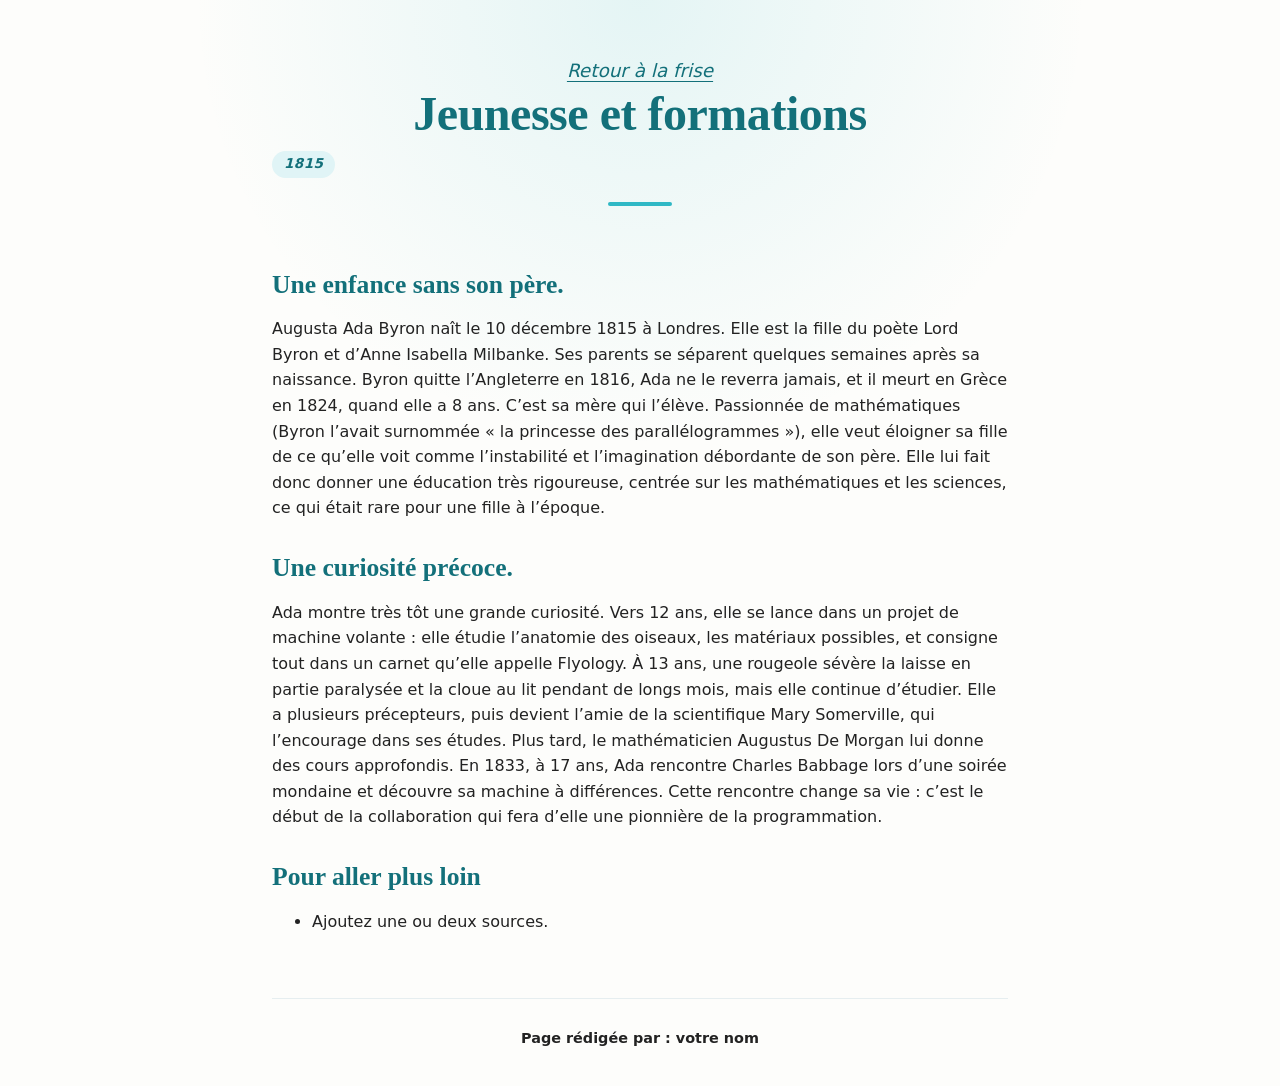
==== pages/jeunesse.html @ 14cb3379 "refactor(jeunesse): rename page jeunesse_formation to jeunesse" ====
<!DOCTYPE html>
<html lang="fr">
<head>
  <meta charset="utf-8">
  <meta name="viewport" content="width=device-width, initial-scale=1">
  <title>Jeunesse et formations</title>
  <link rel="stylesheet" href="../style.css">
</head>
<body>
  <header>
    <p><a href="../index.html">Retour à la frise</a></p>
    <h1>Jeunesse et formations</h1>
    <p class="annee">1815</p>
  </header>

  <main>
    <!--
      Page d'exemple : copiez ce fichier sous un nouveau nom (ex. pages/turing.html),
      puis remplacez le titre, l'année et le contenu. Gardez la même structure.
    -->
    <h2>Une enfance sans son père.</h2>
    <p>Augusta Ada Byron naît le 10 décembre 1815 à Londres. Elle est la fille du poète Lord Byron et d’Anne Isabella Milbanke. Ses parents se séparent quelques semaines après sa naissance. Byron quitte l’Angleterre en 1816, Ada ne le reverra jamais, et il meurt en Grèce en 1824, quand elle a 8 ans.
    C’est sa mère qui l’élève. Passionnée de mathématiques (Byron l’avait surnommée « la princesse des parallélogrammes »), elle veut éloigner sa fille de ce qu’elle voit comme l’instabilité et l’imagination débordante de son père. Elle lui fait donc donner une éducation très rigoureuse, centrée sur les mathématiques et les sciences, ce qui était rare pour une fille à l’époque.</p>

    <h2>Une curiosité précoce.</h2>
    <p>Ada montre très tôt une grande curiosité. Vers 12 ans, elle se lance dans un projet de machine volante : elle étudie l’anatomie des oiseaux, les matériaux possibles, et consigne tout dans un carnet qu’elle appelle Flyology. À 13 ans, une rougeole sévère la laisse en partie paralysée et la cloue au lit pendant de longs mois, mais elle continue d’étudier.
    Elle a plusieurs précepteurs, puis devient l’amie de la scientifique Mary Somerville, qui l’encourage dans ses études. Plus tard, le mathématicien Augustus De Morgan lui donne des cours approfondis. En 1833, à 17 ans, Ada rencontre Charles Babbage lors d’une soirée mondaine et découvre sa machine à différences. Cette rencontre change sa vie : c’est le début de la collaboration qui fera d’elle une pionnière de la programmation.</p>

    <h2>Pour aller plus loin</h2>
    <ul>
      <li>Ajoutez une ou deux sources.</li>
    </ul>
  </main>

  <footer>
    <p>Page rédigée par : votre nom</p>
  </footer>
</body>
</html>
---- style.css ----
:root {
  --couleur-texte: #222;
  --couleur-texte-doux: #5b6770;
  --couleur-fond: #fdfdfb;
  --couleur-accent: #2fb8c5;
  /* Version foncée de l'accent : lisible sur fond clair (contraste AA) */
  --couleur-accent-fonce: #13707a;
  --couleur-bordure: #e6eef0;
  --police-titres: Georgia, "Times New Roman", serif;
  --largeur-max: 48rem;
}

* {
  box-sizing: border-box;
}

body {
  margin: 0 auto;
  padding: 0 1rem;
  max-width: var(--largeur-max);
  min-height: 100vh;
  display: flex;
  flex-direction: column;
  font-family: system-ui, -apple-system, "Segoe UI", sans-serif;
  line-height: 1.6;
  color: var(--couleur-texte);
  background-color: var(--couleur-fond);
  background-image: radial-gradient(
    circle at top,
    color-mix(in srgb, var(--couleur-accent) 12%, transparent),
    transparent 28rem
  );
  background-repeat: no-repeat;
}

main {
  flex: 1;
}

/* ===== En-tête ===== */

header {
  padding: 3.5rem 0 2rem;
  text-align: center;
}

header::after {
  content: "";
  display: block;
  width: 4rem;
  height: 4px;
  margin: 1.5rem auto 0;
  border-radius: 2px;
  background-color: var(--couleur-accent);
}

h1,
h2 {
  font-family: var(--police-titres);
  font-weight: 700;
  line-height: 1.2;
  color: var(--couleur-accent-fonce);
}

h1 {
  margin: 0 0 0.5rem;
  font-size: clamp(2rem, 6vw, 3rem);
  letter-spacing: -0.01em;
  text-wrap: balance;
}

header > p {
  margin: 0;
  font-size: 1.15rem;
  font-style: italic;
  color: var(--couleur-texte-doux);
}

h2 {
  margin: 2rem 0 1rem;
  font-size: 1.6rem;
}

a {
  color: var(--couleur-accent-fonce);
  text-underline-offset: 0.2em;
}

a:hover {
  color: var(--couleur-accent);
}

/* ===== Pied de page ===== */

footer {
  margin-top: 3rem;
  padding: 1.5rem 0 2rem;
  border-top: 1px solid var(--couleur-bordure);
  font-size: 0.9rem;
  text-align: center;
  color: var(--couleur-texte-doux);
}

footer p {
  margin: 0.25rem 0;
}

footer p:first-child {
  font-weight: 600;
  color: var(--couleur-texte);
}

/* ===== Frise chronologique ===== */

.frise {
  position: relative;
  list-style: none;
  margin: 2rem 0;
  padding: 0;
}

/* La ligne verticale */
.frise::before {
  content: "";
  position: absolute;
  top: 0;
  bottom: 0;
  left: 1rem;
  width: 4px;
  border-radius: 2px;
  background: linear-gradient(
    to bottom,
    transparent,
    var(--couleur-accent) 8%,
    var(--couleur-accent) 92%,
    transparent
  );
}

/* Chaque étape = une carte */
.frise li {
  position: relative;
  display: flex;
  flex-direction: column;
  gap: 0.4rem;
  margin: 0 0 1.5rem 3rem;
  padding: 1rem 1.25rem;
  background-color: #fff;
  border: 1px solid var(--couleur-bordure);
  border-radius: 0.75rem;
  box-shadow: 0 2px 6px rgba(0, 0, 0, 0.05);
  transition: transform 0.2s ease, box-shadow 0.2s ease;
}

/* Le point sur la ligne */
.frise li::before {
  content: "";
  position: absolute;
  top: 1.4rem;
  left: calc(-2rem + 2px - 0.625rem);
  width: 1.25rem;
  height: 1.25rem;
  border-radius: 50%;
  background-color: var(--couleur-fond);
  border: 4px solid var(--couleur-accent);
  transition: background-color 0.2s ease, transform 0.2s ease;
}

/* Petite flèche qui relie la carte au point */
.frise li::after {
  content: "";
  position: absolute;
  top: 1.6rem;
  left: -0.5rem;
  width: 0.9rem;
  height: 0.9rem;
  background-color: #fff;
  border-left: 1px solid var(--couleur-bordure);
  border-bottom: 1px solid var(--couleur-bordure);
  transform: rotate(45deg);
}

/* Les années en badge */
.annee {
  width: fit-content;
  padding: 0.15rem 0.75rem;
  font-size: 0.85rem;
  font-weight: bold;
  letter-spacing: 0.03em;
  color: var(--couleur-accent-fonce);
  background-color: color-mix(in srgb, var(--couleur-accent) 15%, white);
  border-radius: 999px;
}

/* Le titre de l'étape */
.frise a {
  font-size: 1.2rem;
  font-weight: 600;
  color: var(--couleur-texte);
  text-decoration: none;
}

/* Toute la carte devient cliquable */
.frise a::after {
  content: "";
  position: absolute;
  inset: 0;
  z-index: 1;
  border-radius: 0.75rem;
}

/* Survol et focus clavier */
.frise li:hover,
.frise li:focus-within {
  transform: translateX(6px);
  box-shadow: 0 6px 18px rgba(47, 184, 197, 0.2);
}

.frise li:hover::before,
.frise li:focus-within::before {
  background-color: var(--couleur-accent);
  transform: scale(1.15);
}

.frise li:hover a,
.frise li:focus-within a {
  color: var(--couleur-accent-fonce);
}

.frise a:focus-visible {
  outline: none;
}

.frise li:focus-within {
  outline: 3px solid var(--couleur-accent);
  outline-offset: 3px;
}

/* Respect des préférences d'animation */
@media (prefers-reduced-motion: reduce) {
  .frise li,
  .frise li::before {
    transition: none;
  }
}
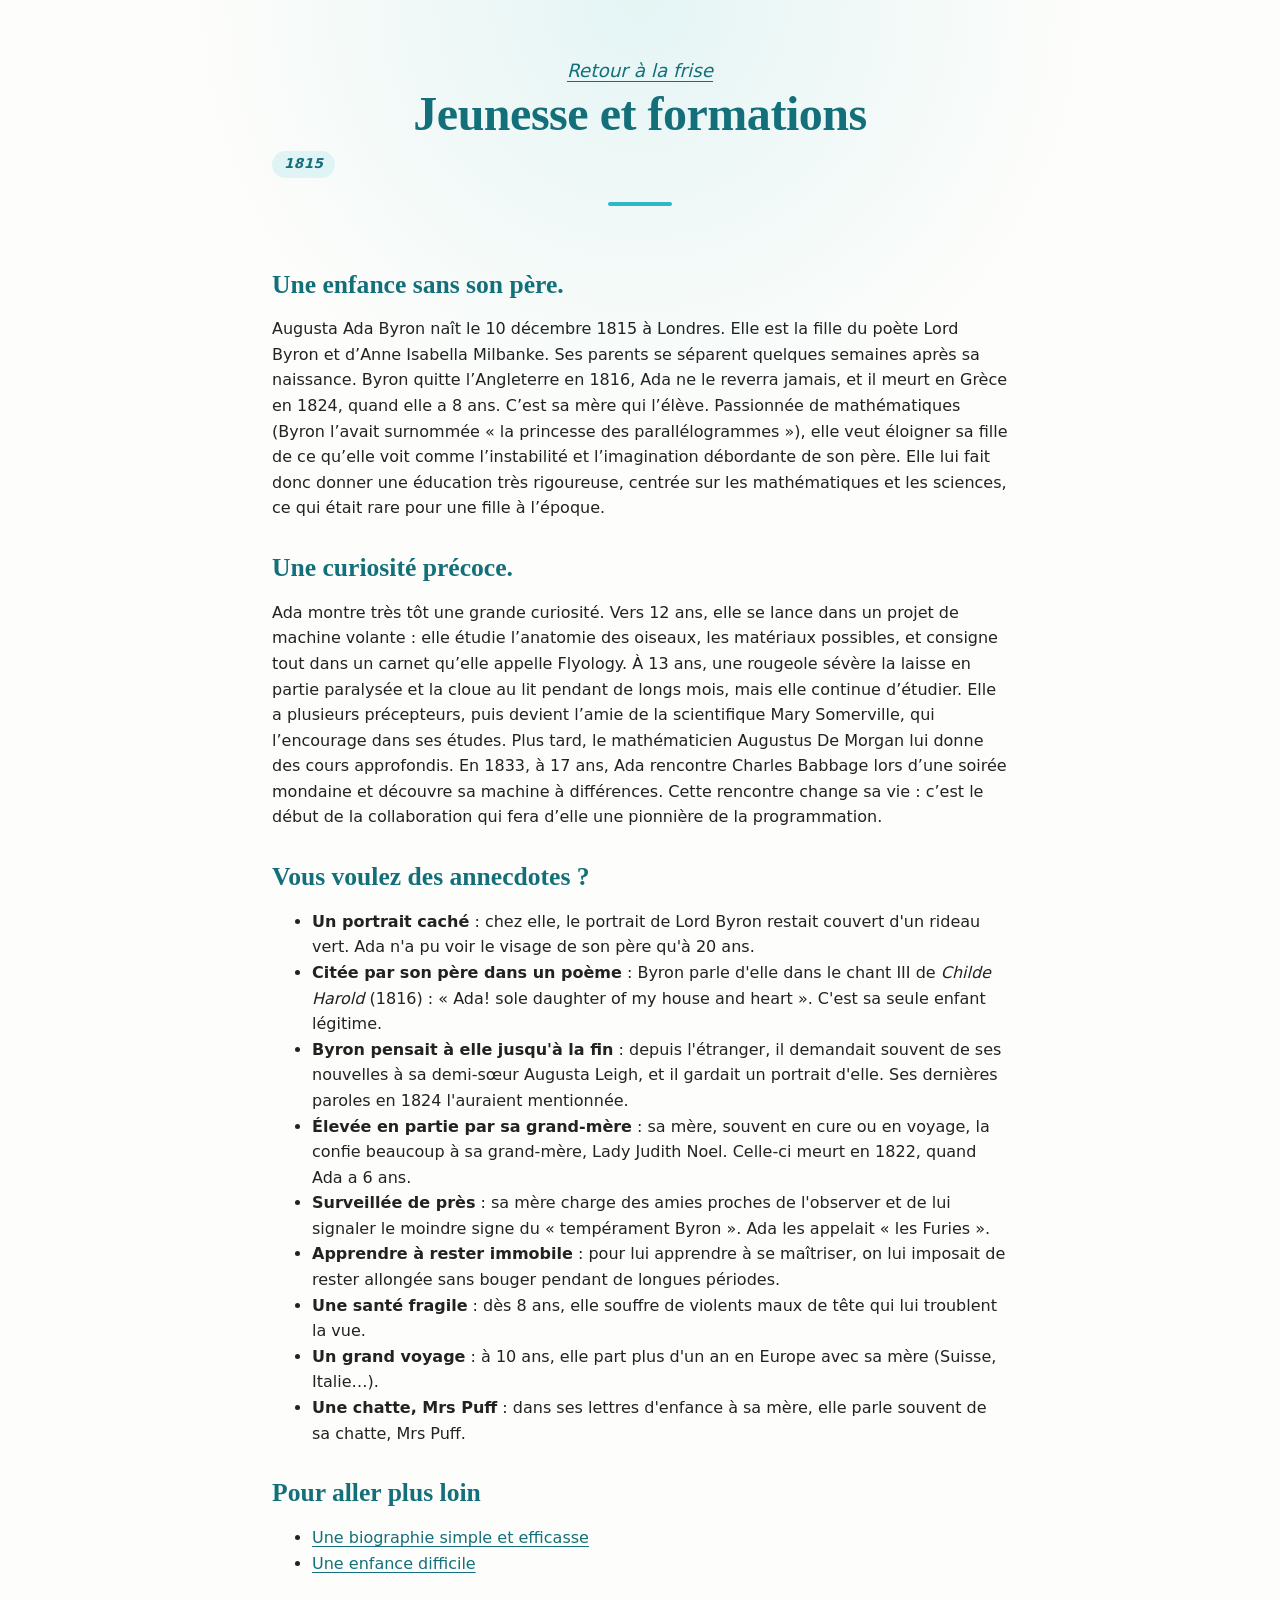
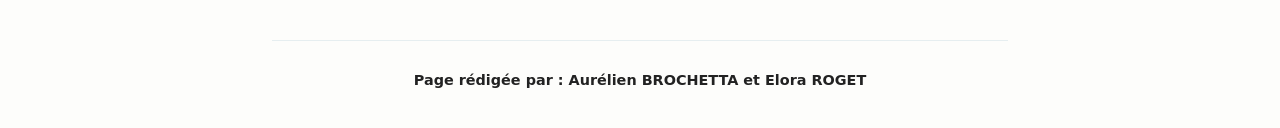
==== commit 0e3bb7c3: "feat(jeunesse): add annecdote and links to pages with more informations, also add the authors of the" ====
--- a/pages/jeunesse.html
+++ b/pages/jeunesse.html
@@ -26,14 +26,30 @@
     <p>Ada montre très tôt une grande curiosité. Vers 12 ans, elle se lance dans un projet de machine volante : elle étudie l’anatomie des oiseaux, les matériaux possibles, et consigne tout dans un carnet qu’elle appelle Flyology. À 13 ans, une rougeole sévère la laisse en partie paralysée et la cloue au lit pendant de longs mois, mais elle continue d’étudier.
     Elle a plusieurs précepteurs, puis devient l’amie de la scientifique Mary Somerville, qui l’encourage dans ses études. Plus tard, le mathématicien Augustus De Morgan lui donne des cours approfondis. En 1833, à 17 ans, Ada rencontre Charles Babbage lors d’une soirée mondaine et découvre sa machine à différences. Cette rencontre change sa vie : c’est le début de la collaboration qui fera d’elle une pionnière de la programmation.</p>
 
+    <h2> Vous voulez des annecdotes ? 
+    </h2>
+    <ul>
+      <li><strong>Un portrait caché</strong> : chez elle, le portrait de Lord Byron restait couvert d'un rideau vert. Ada n'a pu voir le visage de son père qu'à 20 ans.</li>
+      <li><strong>Citée par son père dans un poème</strong> : Byron parle d'elle dans le chant III de <em>Childe Harold</em> (1816) : « Ada! sole daughter of my house and heart ». C'est sa seule enfant légitime.</li>
+      <li><strong>Byron pensait à elle jusqu'à la fin</strong> : depuis l'étranger, il demandait souvent de ses nouvelles à sa demi-sœur Augusta Leigh, et il gardait un portrait d'elle. Ses dernières paroles en 1824 l'auraient mentionnée.</li>
+      <li><strong>Élevée en partie par sa grand-mère</strong> : sa mère, souvent en cure ou en voyage, la confie beaucoup à sa grand-mère, Lady Judith Noel. Celle-ci meurt en 1822, quand Ada a 6 ans.</li>
+      <li><strong>Surveillée de près</strong> : sa mère charge des amies proches de l'observer et de lui signaler le moindre signe du « tempérament Byron ». Ada les appelait « les Furies ».</li>
+      <li><strong>Apprendre à rester immobile</strong> : pour lui apprendre à se maîtriser, on lui imposait de rester allongée sans bouger pendant de longues périodes.</li>
+      <li><strong>Une santé fragile</strong> : dès 8 ans, elle souffre de violents maux de tête qui lui troublent la vue.</li>
+      <li><strong>Un grand voyage</strong> : à 10 ans, elle part plus d'un an en Europe avec sa mère (Suisse, Italie…).</li>
+      <li><strong>Une chatte, Mrs Puff</strong> : dans ses lettres d'enfance à sa mère, elle parle souvent de sa chatte, Mrs Puff.</li>
+    </ul>
+
     <h2>Pour aller plus loin</h2>
     <ul>
-      <li>Ajoutez une ou deux sources.</li>
+      <li><a href="https://www.biography.com/scholars-educators/ada-lovelace">Une biographie simple et efficasse</a></li>
+      <li><a href="https://www.smithsonianmag.com/science-nature/who-was-ada-lovelace-25830687/">Une enfance difficile</a></li>
     </ul>
+
   </main>
 
   <footer>
-    <p>Page rédigée par : votre nom</p>
+    <p>Page rédigée par : Aurélien BROCHETTA et Elora ROGET</p>
   </footer>
 </body>
 </html>
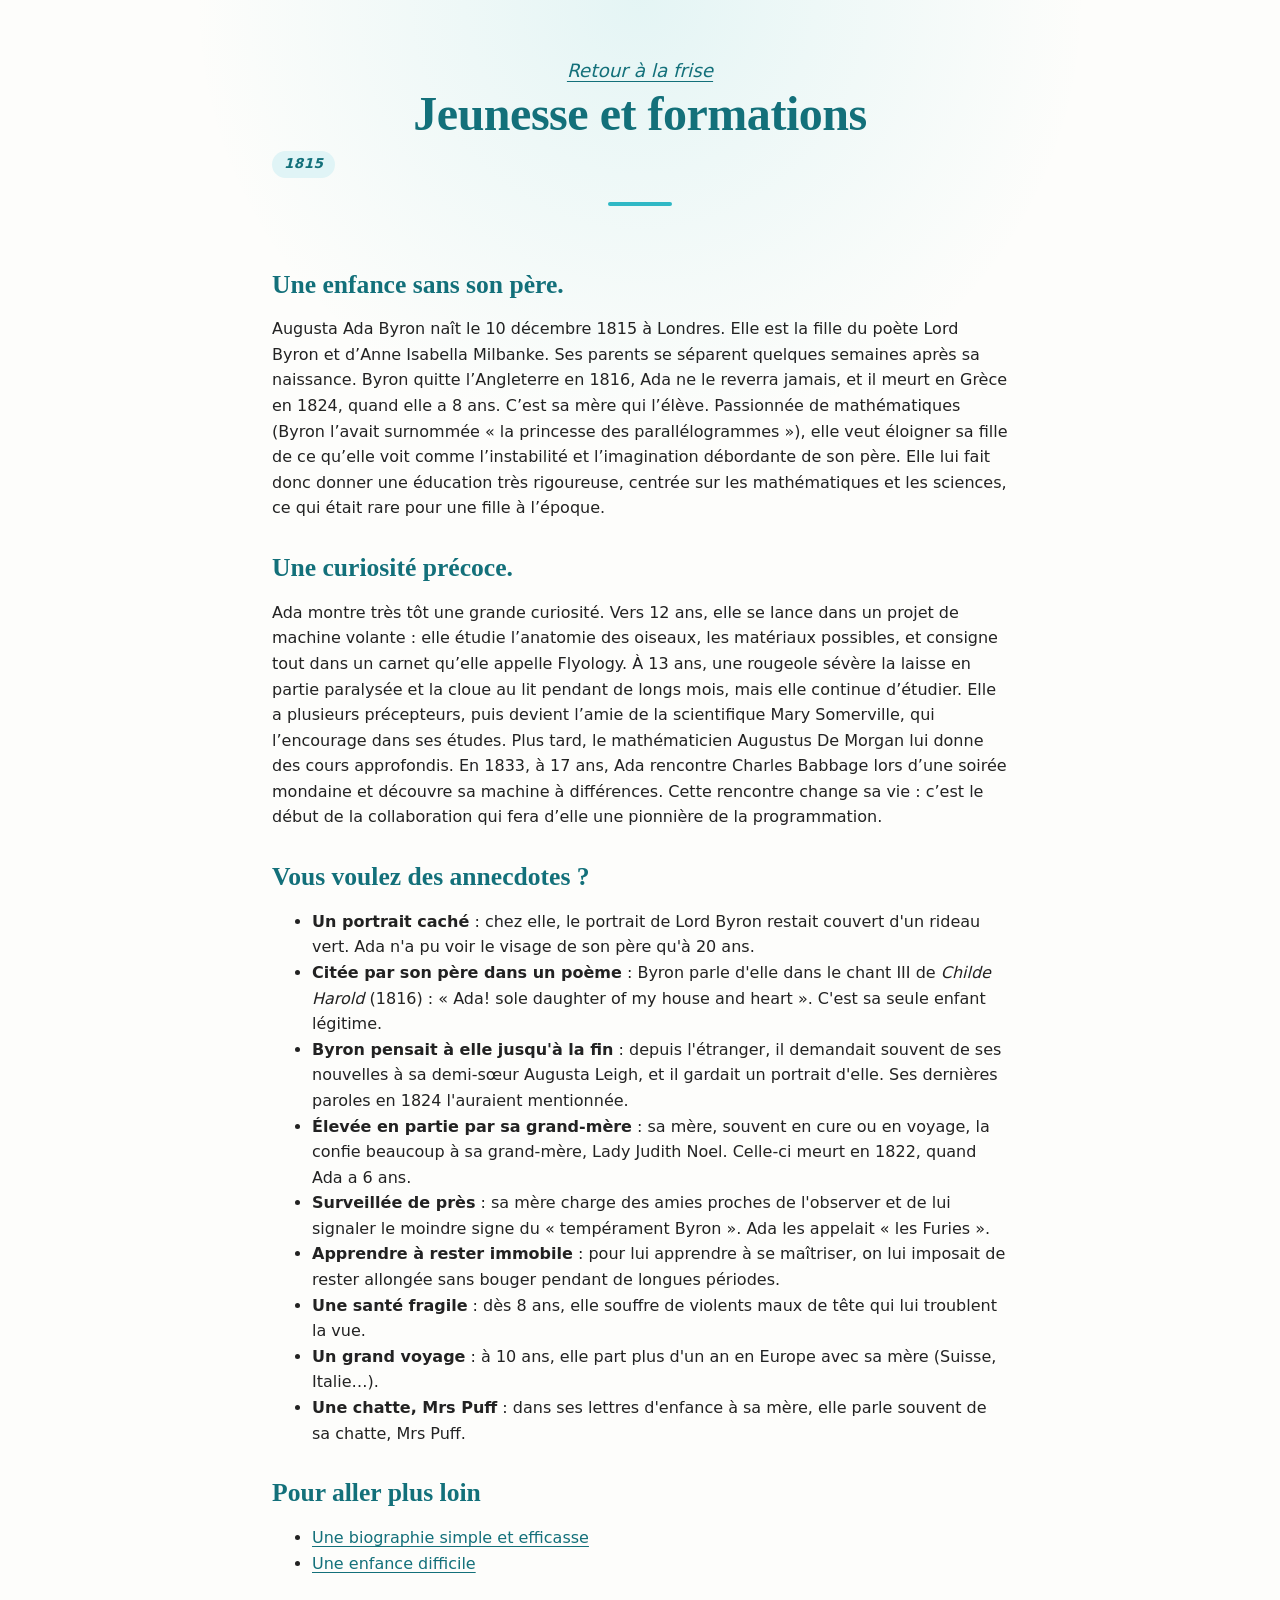
==== commit 69c1e769: "fix: corrige les erreurs signalées par les linters" ====
--- a/pages/jeunesse.html
+++ b/pages/jeunesse.html
@@ -26,7 +26,7 @@
     <p>Ada montre très tôt une grande curiosité. Vers 12 ans, elle se lance dans un projet de machine volante : elle étudie l’anatomie des oiseaux, les matériaux possibles, et consigne tout dans un carnet qu’elle appelle Flyology. À 13 ans, une rougeole sévère la laisse en partie paralysée et la cloue au lit pendant de longs mois, mais elle continue d’étudier.
     Elle a plusieurs précepteurs, puis devient l’amie de la scientifique Mary Somerville, qui l’encourage dans ses études. Plus tard, le mathématicien Augustus De Morgan lui donne des cours approfondis. En 1833, à 17 ans, Ada rencontre Charles Babbage lors d’une soirée mondaine et découvre sa machine à différences. Cette rencontre change sa vie : c’est le début de la collaboration qui fera d’elle une pionnière de la programmation.</p>
 
-    <h2> Vous voulez des annecdotes ? 
+    <h2> Vous voulez des annecdotes ?
     </h2>
     <ul>
       <li><strong>Un portrait caché</strong> : chez elle, le portrait de Lord Byron restait couvert d'un rideau vert. Ada n'a pu voir le visage de son père qu'à 20 ans.</li>
--- a/style.css
+++ b/style.css
@@ -3,10 +3,11 @@
   --couleur-texte-doux: #5b6770;
   --couleur-fond: #fdfdfb;
   --couleur-accent: #2fb8c5;
+
   /* Version foncée de l'accent : lisible sur fond clair (contraste AA) */
   --couleur-accent-fonce: #13707a;
   --couleur-bordure: #e6eef0;
-  --police-titres: Georgia, "Times New Roman", serif;
+  --police-titres: georgia, "Times New Roman", serif;
   --largeur-max: 48rem;
 }
 
@@ -90,24 +91,56 @@
   color: var(--couleur-accent);
 }
 
+/* ===== Portrait et biographie ===== */
+
+.presentation {
+  display: flex;
+  align-items: center;
+  gap: 2rem;
+  margin: 1rem 0 2.5rem;
+}
+
+.presentation img {
+  flex: 0 0 14rem;
+  width: 14rem;
+  height: auto;
+  border-radius: 0.75rem;
+  border: 4px solid #fff;
+  box-shadow: 0 6px 18px rgb(0 0 0 / 12%);
+}
+
+footer p {
+  margin: 0.25rem 0;
+}
+
+.presentation p {
+  margin: 0;
+  font-size: 1.05rem;
+}
+
+/* Sur petit écran : le portrait passe au-dessus du texte */
+@media (width <= 40rem) {
+  .presentation {
+    flex-direction: column;
+    text-align: center;
+  }
+}
+
+
+footer p:first-child {
+  font-weight: 600;
+  color: var(--couleur-texte);
+}
+
+{
 /* ===== Pied de page ===== */
 
-footer {
   margin-top: 3rem;
   padding: 1.5rem 0 2rem;
   border-top: 1px solid var(--couleur-bordure);
   font-size: 0.9rem;
   text-align: center;
   color: var(--couleur-texte-doux);
-}
-
-footer p {
-  margin: 0.25rem 0;
-}
-
-footer p:first-child {
-  font-weight: 600;
-  color: var(--couleur-texte);
 }
 
 /* ===== Frise chronologique ===== */
@@ -148,7 +181,7 @@
   background-color: #fff;
   border: 1px solid var(--couleur-bordure);
   border-radius: 0.75rem;
-  box-shadow: 0 2px 6px rgba(0, 0, 0, 0.05);
+  box-shadow: 0 2px 6px rgb(0 0 0 / 5%);
   transition: transform 0.2s ease, box-shadow 0.2s ease;
 }
 
@@ -213,10 +246,14 @@
 .frise li:hover,
 .frise li:focus-within {
   transform: translateX(6px);
-  box-shadow: 0 6px 18px rgba(47, 184, 197, 0.2);
+  box-shadow: 0 6px 18px rgb(47 184 197 / 20%);
 }
 
 .frise li:hover::before,
+.frise a:focus-visible {
+  outline: none;
+}
+
 .frise li:focus-within::before {
   background-color: var(--couleur-accent);
   transform: scale(1.15);
@@ -227,9 +264,6 @@
   color: var(--couleur-accent-fonce);
 }
 
-.frise a:focus-visible {
-  outline: none;
-}
 
 .frise li:focus-within {
   outline: 3px solid var(--couleur-accent);
